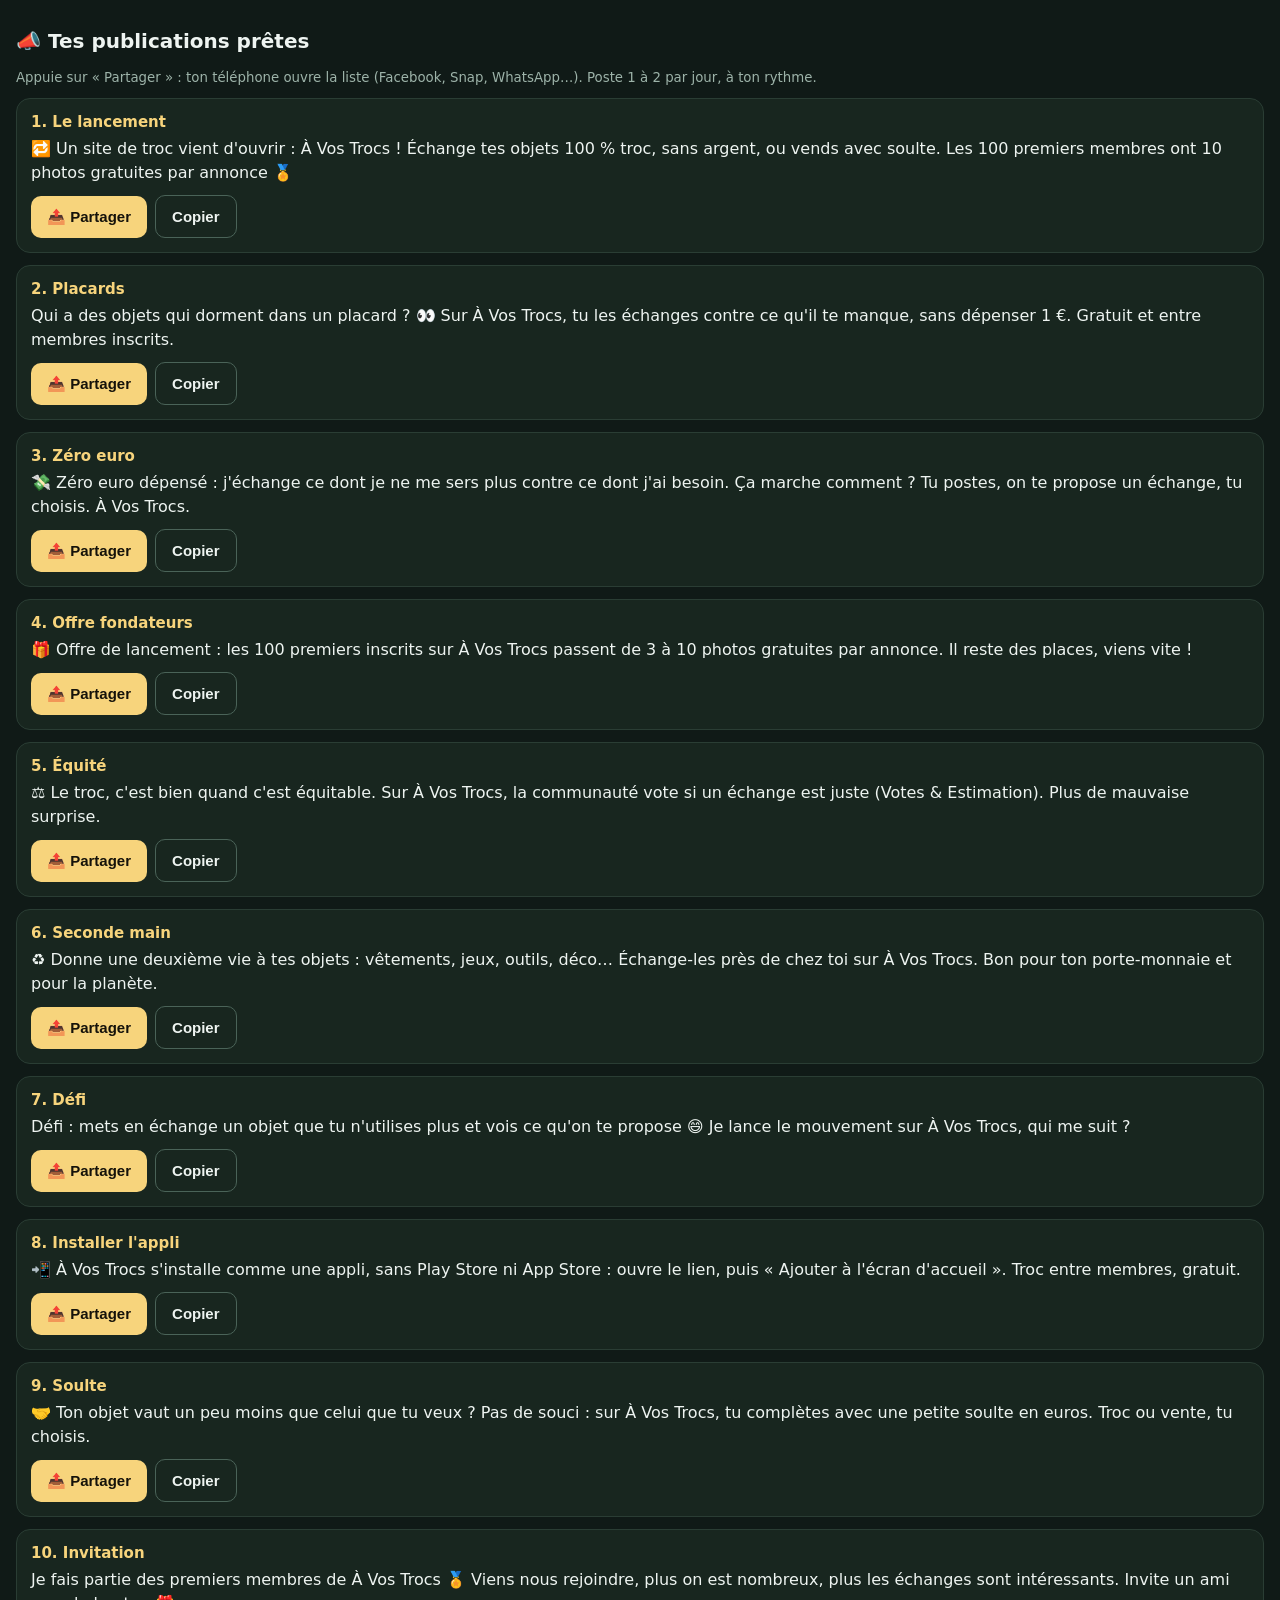
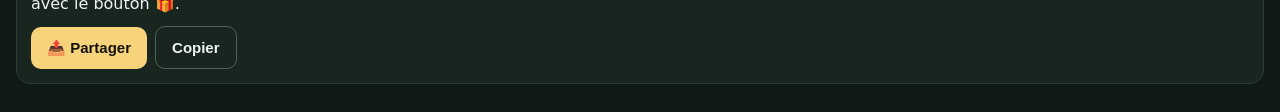
==== partager.html @ 80c421a3 "Page de publications prêtes à partager Co-Authored-By: Claude Sonnet 5.5 <noreply@anthropic.com> Cla" ====
<!doctype html><html lang="fr"><head><meta charset="utf-8"><meta name="viewport" content="width=device-width,initial-scale=1"><meta name="robots" content="noindex"><title>Publications À Vos Trocs</title>
<style>body{margin:0;font-family:system-ui,sans-serif;background:#101a17;color:#eef4f1;padding:16px}h1{font-size:20px}article{background:#18261f;border:1px solid #2a3d34;border-radius:14px;padding:14px;margin:12px 0}article:target{border-color:#f7d47c;box-shadow:0 0 0 2px #f7d47c55}h2{font-size:15px;color:#f7d47c;margin:0 0 6px}p{line-height:1.5;margin:0 0 10px}button{background:#f7d47c;color:#15120a;border:0;border-radius:10px;padding:12px 16px;font-weight:700;font-size:15px;margin-right:8px}button.o{background:transparent;color:#eef4f1;border:1px solid #4a6358}small{color:#9db3a9}</style></head><body>
<h1>📣 Tes publications prêtes</h1><small>Appuie sur « Partager » : ton téléphone ouvre la liste (Facebook, Snap, WhatsApp…). Poste 1 à 2 par jour, à ton rythme.</small>
<article id="p1"><h2>1. Le lancement</h2><p id="t1">🔁 Un site de troc vient d'ouvrir : À Vos Trocs ! Échange tes objets 100 % troc, sans argent, ou vends avec soulte. Les 100 premiers membres ont 10 photos gratuites par annonce 🏅</p><div><button onclick="sh(1)">📤 Partager</button><button class="o" onclick="cp(1)">Copier</button></div></article>
<article id="p2"><h2>2. Placards</h2><p id="t2">Qui a des objets qui dorment dans un placard ? 👀 Sur À Vos Trocs, tu les échanges contre ce qu'il te manque, sans dépenser 1 €. Gratuit et entre membres inscrits.</p><div><button onclick="sh(2)">📤 Partager</button><button class="o" onclick="cp(2)">Copier</button></div></article>
<article id="p3"><h2>3. Zéro euro</h2><p id="t3">💸 Zéro euro dépensé : j'échange ce dont je ne me sers plus contre ce dont j'ai besoin. Ça marche comment ? Tu postes, on te propose un échange, tu choisis. À Vos Trocs.</p><div><button onclick="sh(3)">📤 Partager</button><button class="o" onclick="cp(3)">Copier</button></div></article>
<article id="p4"><h2>4. Offre fondateurs</h2><p id="t4">🎁 Offre de lancement : les 100 premiers inscrits sur À Vos Trocs passent de 3 à 10 photos gratuites par annonce. Il reste des places, viens vite !</p><div><button onclick="sh(4)">📤 Partager</button><button class="o" onclick="cp(4)">Copier</button></div></article>
<article id="p5"><h2>5. Équité</h2><p id="t5">⚖️ Le troc, c'est bien quand c'est équitable. Sur À Vos Trocs, la communauté vote si un échange est juste (Votes & Estimation). Plus de mauvaise surprise.</p><div><button onclick="sh(5)">📤 Partager</button><button class="o" onclick="cp(5)">Copier</button></div></article>
<article id="p6"><h2>6. Seconde main</h2><p id="t6">♻️ Donne une deuxième vie à tes objets : vêtements, jeux, outils, déco… Échange-les près de chez toi sur À Vos Trocs. Bon pour ton porte-monnaie et pour la planète.</p><div><button onclick="sh(6)">📤 Partager</button><button class="o" onclick="cp(6)">Copier</button></div></article>
<article id="p7"><h2>7. Défi</h2><p id="t7">Défi : mets en échange un objet que tu n'utilises plus et vois ce qu'on te propose 😄 Je lance le mouvement sur À Vos Trocs, qui me suit ?</p><div><button onclick="sh(7)">📤 Partager</button><button class="o" onclick="cp(7)">Copier</button></div></article>
<article id="p8"><h2>8. Installer l'appli</h2><p id="t8">📲 À Vos Trocs s'installe comme une appli, sans Play Store ni App Store : ouvre le lien, puis « Ajouter à l'écran d'accueil ». Troc entre membres, gratuit.</p><div><button onclick="sh(8)">📤 Partager</button><button class="o" onclick="cp(8)">Copier</button></div></article>
<article id="p9"><h2>9. Soulte</h2><p id="t9">🤝 Ton objet vaut un peu moins que celui que tu veux ? Pas de souci : sur À Vos Trocs, tu complètes avec une petite soulte en euros. Troc ou vente, tu choisis.</p><div><button onclick="sh(9)">📤 Partager</button><button class="o" onclick="cp(9)">Copier</button></div></article>
<article id="p10"><h2>10. Invitation</h2><p id="t10">Je fais partie des premiers membres de À Vos Trocs 🏅 Viens nous rejoindre, plus on est nombreux, plus les échanges sont intéressants. Invite un ami avec le bouton 🎁.</p><div><button onclick="sh(10)">📤 Partager</button><button class="o" onclick="cp(10)">Copier</button></div></article>
<script>
const U="https://a-vos-trocs.vercel.app/?ref=social",P=["🔁 Un site de troc vient d'ouvrir : À Vos Trocs ! Échange tes objets 100 % troc, sans argent, ou vends avec soulte. Les 100 premiers membres ont 10 photos gratuites par annonce 🏅", "Qui a des objets qui dorment dans un placard ? 👀 Sur À Vos Trocs, tu les échanges contre ce qu'il te manque, sans dépenser 1 €. Gratuit et entre membres inscrits.", "💸 Zéro euro dépensé : j'échange ce dont je ne me sers plus contre ce dont j'ai besoin. Ça marche comment ? Tu postes, on te propose un échange, tu choisis. À Vos Trocs.", "🎁 Offre de lancement : les 100 premiers inscrits sur À Vos Trocs passent de 3 à 10 photos gratuites par annonce. Il reste des places, viens vite !", "⚖️ Le troc, c'est bien quand c'est équitable. Sur À Vos Trocs, la communauté vote si un échange est juste (Votes & Estimation). Plus de mauvaise surprise.", "♻️ Donne une deuxième vie à tes objets : vêtements, jeux, outils, déco… Échange-les près de chez toi sur À Vos Trocs. Bon pour ton porte-monnaie et pour la planète.", "Défi : mets en échange un objet que tu n'utilises plus et vois ce qu'on te propose 😄 Je lance le mouvement sur À Vos Trocs, qui me suit ?", "📲 À Vos Trocs s'installe comme une appli, sans Play Store ni App Store : ouvre le lien, puis « Ajouter à l'écran d'accueil ». Troc entre membres, gratuit.", "🤝 Ton objet vaut un peu moins que celui que tu veux ? Pas de souci : sur À Vos Trocs, tu complètes avec une petite soulte en euros. Troc ou vente, tu choisis.", "Je fais partie des premiers membres de À Vos Trocs 🏅 Viens nous rejoindre, plus on est nombreux, plus les échanges sont intéressants. Invite un ami avec le bouton 🎁."];
function sh(i){const t=P[i-1];if(navigator.share)navigator.share({title:"À Vos Trocs",text:t,url:U}).catch(()=>{});else cp(i)}
function cp(i){const t=P[i-1]+" "+U;(navigator.clipboard?navigator.clipboard.writeText(t):Promise.reject()).then(()=>alert("Copié ! Colle-le dans ta publication.")).catch(()=>prompt("Copie ce texte :",t))}
</script></body></html>
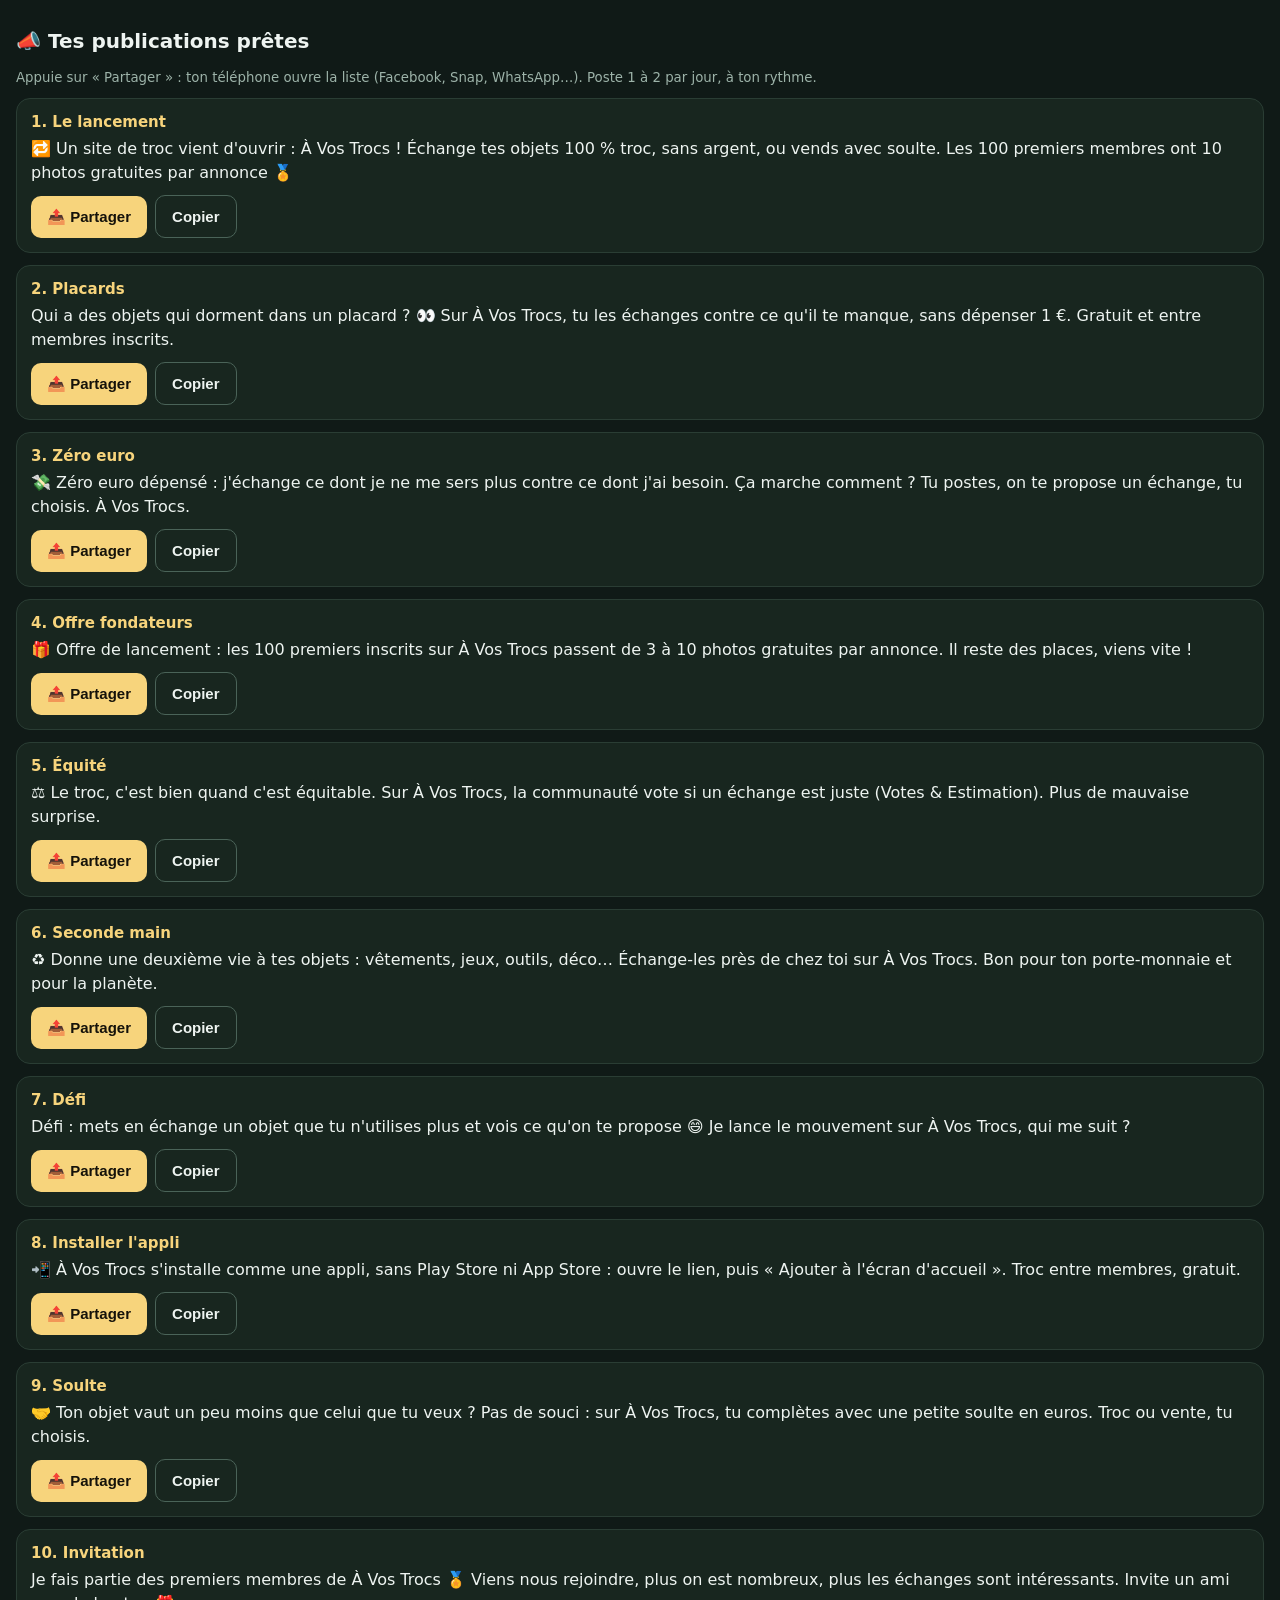
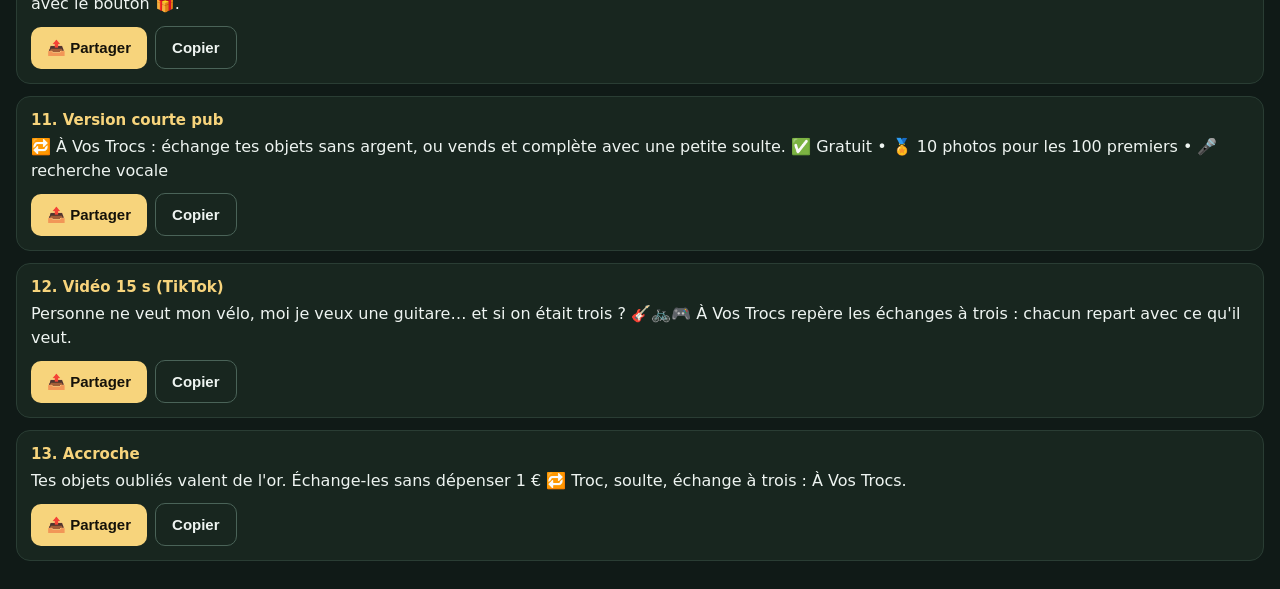
==== commit 966217a5: "Avis et notes entre membres, textes courts de pub dans la page de partage Co-Authored-By: Claude Son" ====
--- a/partager.html
+++ b/partager.html
@@ -11,8 +11,11 @@
 <article id="p8"><h2>8. Installer l'appli</h2><p id="t8">📲 À Vos Trocs s'installe comme une appli, sans Play Store ni App Store : ouvre le lien, puis « Ajouter à l'écran d'accueil ». Troc entre membres, gratuit.</p><div><button onclick="sh(8)">📤 Partager</button><button class="o" onclick="cp(8)">Copier</button></div></article>
 <article id="p9"><h2>9. Soulte</h2><p id="t9">🤝 Ton objet vaut un peu moins que celui que tu veux ? Pas de souci : sur À Vos Trocs, tu complètes avec une petite soulte en euros. Troc ou vente, tu choisis.</p><div><button onclick="sh(9)">📤 Partager</button><button class="o" onclick="cp(9)">Copier</button></div></article>
 <article id="p10"><h2>10. Invitation</h2><p id="t10">Je fais partie des premiers membres de À Vos Trocs 🏅 Viens nous rejoindre, plus on est nombreux, plus les échanges sont intéressants. Invite un ami avec le bouton 🎁.</p><div><button onclick="sh(10)">📤 Partager</button><button class="o" onclick="cp(10)">Copier</button></div></article>
+<article id="p11"><h2>11. Version courte pub</h2><p id="t11">🔁 À Vos Trocs : échange tes objets sans argent, ou vends et complète avec une petite soulte. ✅ Gratuit • 🏅 10 photos pour les 100 premiers • 🎤 recherche vocale</p><div><button onclick="sh(11)">📤 Partager</button><button class="o" onclick="cp(11)">Copier</button></div></article>
+<article id="p12"><h2>12. Vidéo 15 s (TikTok)</h2><p id="t12">Personne ne veut mon vélo, moi je veux une guitare… et si on était trois ? 🎸🚲🎮 À Vos Trocs repère les échanges à trois : chacun repart avec ce qu'il veut.</p><div><button onclick="sh(12)">📤 Partager</button><button class="o" onclick="cp(12)">Copier</button></div></article>
+<article id="p13"><h2>13. Accroche</h2><p id="t13">Tes objets oubliés valent de l'or. Échange-les sans dépenser 1 € 🔁 Troc, soulte, échange à trois : À Vos Trocs.</p><div><button onclick="sh(13)">📤 Partager</button><button class="o" onclick="cp(13)">Copier</button></div></article>
 <script>
-const U="https://a-vos-trocs.vercel.app/?ref=social",P=["🔁 Un site de troc vient d'ouvrir : À Vos Trocs ! Échange tes objets 100 % troc, sans argent, ou vends avec soulte. Les 100 premiers membres ont 10 photos gratuites par annonce 🏅", "Qui a des objets qui dorment dans un placard ? 👀 Sur À Vos Trocs, tu les échanges contre ce qu'il te manque, sans dépenser 1 €. Gratuit et entre membres inscrits.", "💸 Zéro euro dépensé : j'échange ce dont je ne me sers plus contre ce dont j'ai besoin. Ça marche comment ? Tu postes, on te propose un échange, tu choisis. À Vos Trocs.", "🎁 Offre de lancement : les 100 premiers inscrits sur À Vos Trocs passent de 3 à 10 photos gratuites par annonce. Il reste des places, viens vite !", "⚖️ Le troc, c'est bien quand c'est équitable. Sur À Vos Trocs, la communauté vote si un échange est juste (Votes & Estimation). Plus de mauvaise surprise.", "♻️ Donne une deuxième vie à tes objets : vêtements, jeux, outils, déco… Échange-les près de chez toi sur À Vos Trocs. Bon pour ton porte-monnaie et pour la planète.", "Défi : mets en échange un objet que tu n'utilises plus et vois ce qu'on te propose 😄 Je lance le mouvement sur À Vos Trocs, qui me suit ?", "📲 À Vos Trocs s'installe comme une appli, sans Play Store ni App Store : ouvre le lien, puis « Ajouter à l'écran d'accueil ». Troc entre membres, gratuit.", "🤝 Ton objet vaut un peu moins que celui que tu veux ? Pas de souci : sur À Vos Trocs, tu complètes avec une petite soulte en euros. Troc ou vente, tu choisis.", "Je fais partie des premiers membres de À Vos Trocs 🏅 Viens nous rejoindre, plus on est nombreux, plus les échanges sont intéressants. Invite un ami avec le bouton 🎁."];
+const U="https://a-vos-trocs.vercel.app/?ref=social",P=["🔁 Un site de troc vient d'ouvrir : À Vos Trocs ! Échange tes objets 100 % troc, sans argent, ou vends avec soulte. Les 100 premiers membres ont 10 photos gratuites par annonce 🏅", "Qui a des objets qui dorment dans un placard ? 👀 Sur À Vos Trocs, tu les échanges contre ce qu'il te manque, sans dépenser 1 €. Gratuit et entre membres inscrits.", "💸 Zéro euro dépensé : j'échange ce dont je ne me sers plus contre ce dont j'ai besoin. Ça marche comment ? Tu postes, on te propose un échange, tu choisis. À Vos Trocs.", "🎁 Offre de lancement : les 100 premiers inscrits sur À Vos Trocs passent de 3 à 10 photos gratuites par annonce. Il reste des places, viens vite !", "⚖️ Le troc, c'est bien quand c'est équitable. Sur À Vos Trocs, la communauté vote si un échange est juste (Votes & Estimation). Plus de mauvaise surprise.", "♻️ Donne une deuxième vie à tes objets : vêtements, jeux, outils, déco… Échange-les près de chez toi sur À Vos Trocs. Bon pour ton porte-monnaie et pour la planète.", "Défi : mets en échange un objet que tu n'utilises plus et vois ce qu'on te propose 😄 Je lance le mouvement sur À Vos Trocs, qui me suit ?", "📲 À Vos Trocs s'installe comme une appli, sans Play Store ni App Store : ouvre le lien, puis « Ajouter à l'écran d'accueil ». Troc entre membres, gratuit.", "🤝 Ton objet vaut un peu moins que celui que tu veux ? Pas de souci : sur À Vos Trocs, tu complètes avec une petite soulte en euros. Troc ou vente, tu choisis.", "Je fais partie des premiers membres de À Vos Trocs 🏅 Viens nous rejoindre, plus on est nombreux, plus les échanges sont intéressants. Invite un ami avec le bouton 🎁.", "🔁 À Vos Trocs : échange tes objets sans argent, ou vends et complète avec une petite soulte. ✅ Gratuit • 🏅 10 photos pour les 100 premiers • 🎤 recherche vocale", "Personne ne veut mon vélo, moi je veux une guitare… et si on était trois ? 🎸🚲🎮 À Vos Trocs repère les échanges à trois : chacun repart avec ce qu'il veut.", "Tes objets oubliés valent de l'or. Échange-les sans dépenser 1 € 🔁 Troc, soulte, échange à trois : À Vos Trocs."];
 function sh(i){const t=P[i-1];if(navigator.share)navigator.share({title:"À Vos Trocs",text:t,url:U}).catch(()=>{});else cp(i)}
 function cp(i){const t=P[i-1]+" "+U;(navigator.clipboard?navigator.clipboard.writeText(t):Promise.reject()).then(()=>alert("Copié ! Colle-le dans ta publication.")).catch(()=>prompt("Copie ce texte :",t))}
 </script></body></html>
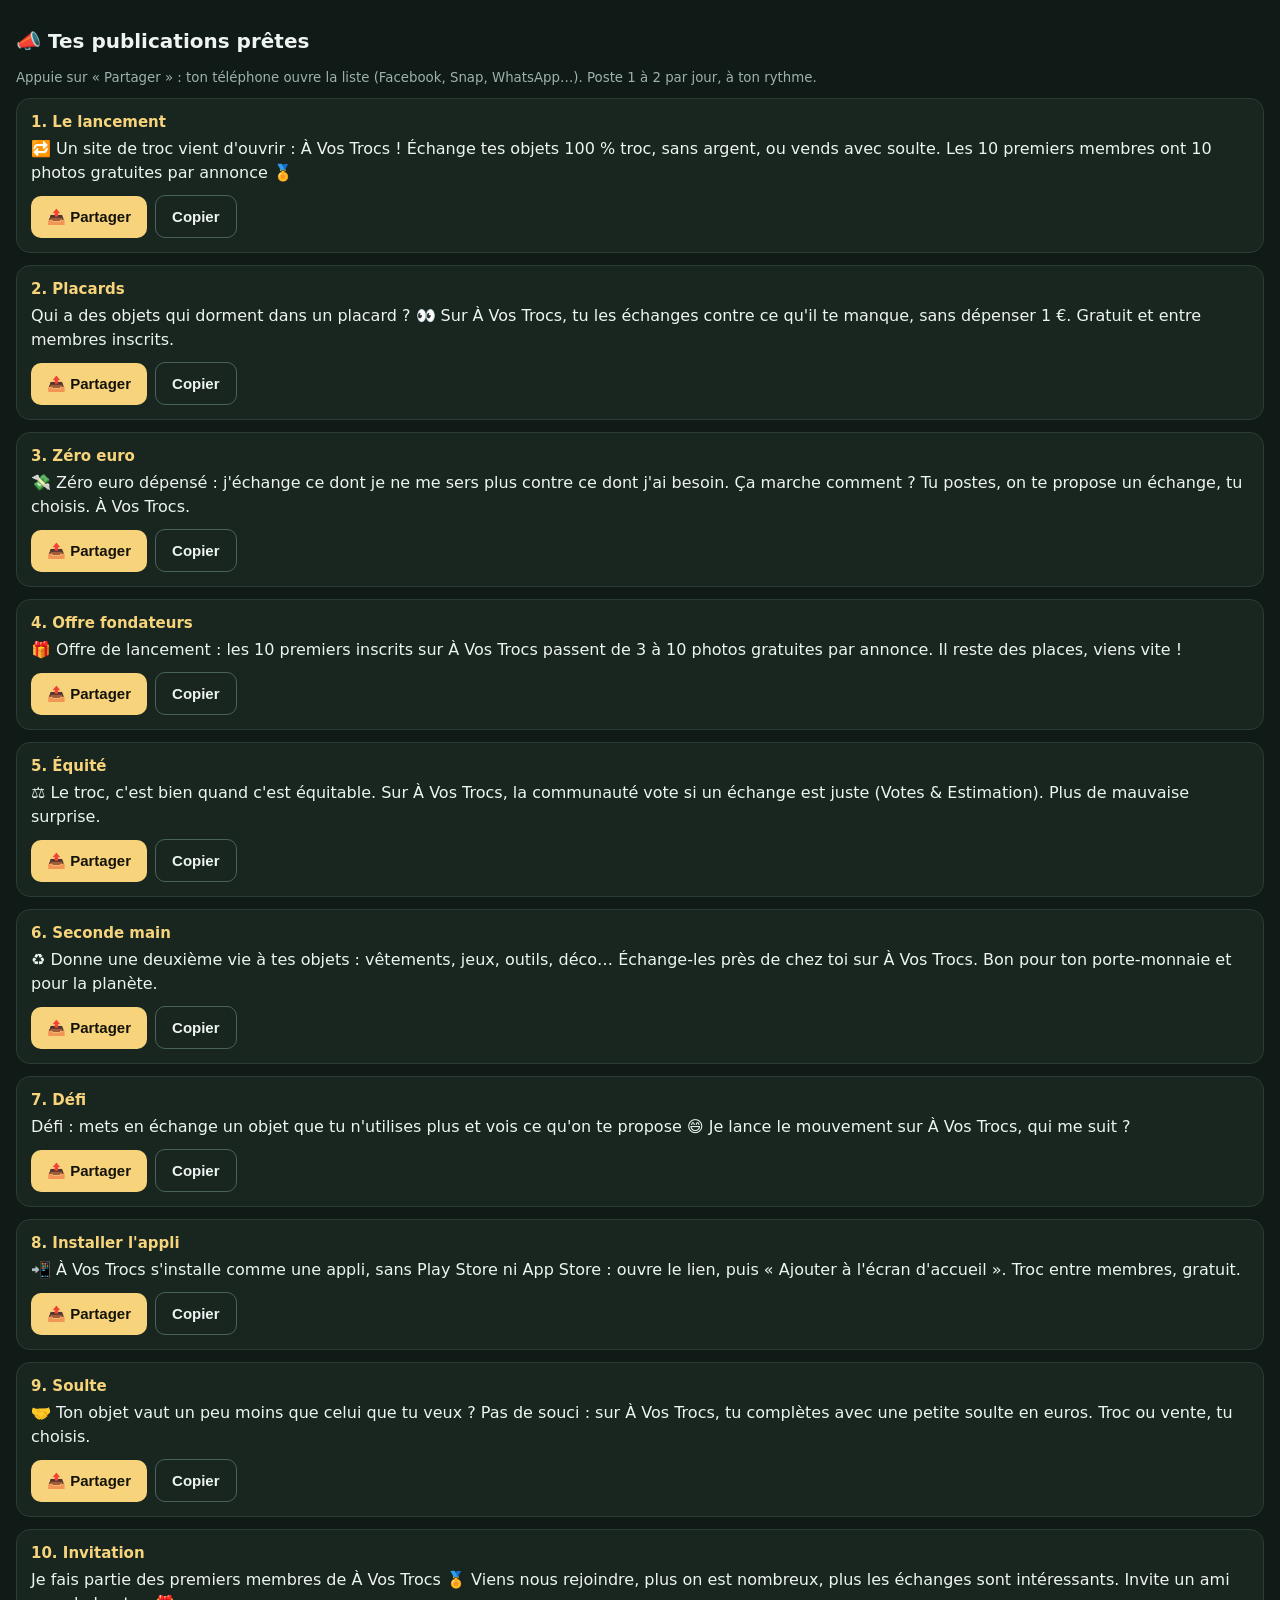
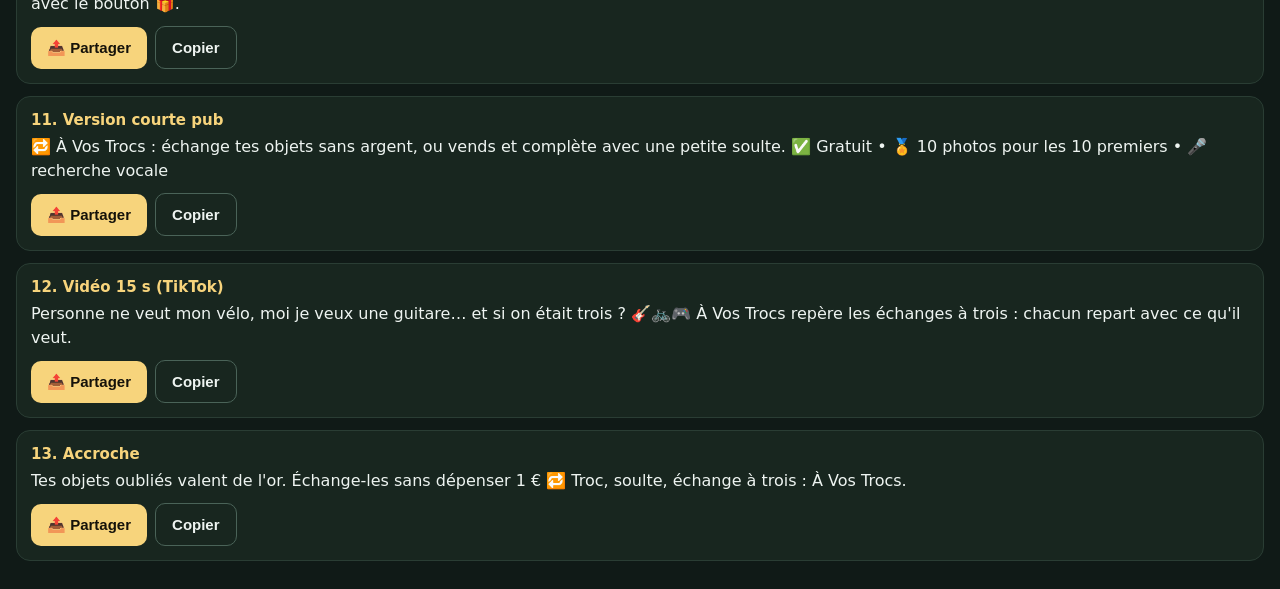
==== commit a5f447fa: "Fondateurs limités à 10, codes VIP famille, frais offerts par parrainage Co-Authored-By: Claude Sonn" ====
--- a/partager.html
+++ b/partager.html
@@ -1,21 +1,21 @@
 <!doctype html><html lang="fr"><head><meta charset="utf-8"><meta name="viewport" content="width=device-width,initial-scale=1"><meta name="robots" content="noindex"><title>Publications À Vos Trocs</title>
 <style>body{margin:0;font-family:system-ui,sans-serif;background:#101a17;color:#eef4f1;padding:16px}h1{font-size:20px}article{background:#18261f;border:1px solid #2a3d34;border-radius:14px;padding:14px;margin:12px 0}article:target{border-color:#f7d47c;box-shadow:0 0 0 2px #f7d47c55}h2{font-size:15px;color:#f7d47c;margin:0 0 6px}p{line-height:1.5;margin:0 0 10px}button{background:#f7d47c;color:#15120a;border:0;border-radius:10px;padding:12px 16px;font-weight:700;font-size:15px;margin-right:8px}button.o{background:transparent;color:#eef4f1;border:1px solid #4a6358}small{color:#9db3a9}</style></head><body>
 <h1>📣 Tes publications prêtes</h1><small>Appuie sur « Partager » : ton téléphone ouvre la liste (Facebook, Snap, WhatsApp…). Poste 1 à 2 par jour, à ton rythme.</small>
-<article id="p1"><h2>1. Le lancement</h2><p id="t1">🔁 Un site de troc vient d'ouvrir : À Vos Trocs ! Échange tes objets 100 % troc, sans argent, ou vends avec soulte. Les 100 premiers membres ont 10 photos gratuites par annonce 🏅</p><div><button onclick="sh(1)">📤 Partager</button><button class="o" onclick="cp(1)">Copier</button></div></article>
+<article id="p1"><h2>1. Le lancement</h2><p id="t1">🔁 Un site de troc vient d'ouvrir : À Vos Trocs ! Échange tes objets 100 % troc, sans argent, ou vends avec soulte. Les 10 premiers membres ont 10 photos gratuites par annonce 🏅</p><div><button onclick="sh(1)">📤 Partager</button><button class="o" onclick="cp(1)">Copier</button></div></article>
 <article id="p2"><h2>2. Placards</h2><p id="t2">Qui a des objets qui dorment dans un placard ? 👀 Sur À Vos Trocs, tu les échanges contre ce qu'il te manque, sans dépenser 1 €. Gratuit et entre membres inscrits.</p><div><button onclick="sh(2)">📤 Partager</button><button class="o" onclick="cp(2)">Copier</button></div></article>
 <article id="p3"><h2>3. Zéro euro</h2><p id="t3">💸 Zéro euro dépensé : j'échange ce dont je ne me sers plus contre ce dont j'ai besoin. Ça marche comment ? Tu postes, on te propose un échange, tu choisis. À Vos Trocs.</p><div><button onclick="sh(3)">📤 Partager</button><button class="o" onclick="cp(3)">Copier</button></div></article>
-<article id="p4"><h2>4. Offre fondateurs</h2><p id="t4">🎁 Offre de lancement : les 100 premiers inscrits sur À Vos Trocs passent de 3 à 10 photos gratuites par annonce. Il reste des places, viens vite !</p><div><button onclick="sh(4)">📤 Partager</button><button class="o" onclick="cp(4)">Copier</button></div></article>
+<article id="p4"><h2>4. Offre fondateurs</h2><p id="t4">🎁 Offre de lancement : les 10 premiers inscrits sur À Vos Trocs passent de 3 à 10 photos gratuites par annonce. Il reste des places, viens vite !</p><div><button onclick="sh(4)">📤 Partager</button><button class="o" onclick="cp(4)">Copier</button></div></article>
 <article id="p5"><h2>5. Équité</h2><p id="t5">⚖️ Le troc, c'est bien quand c'est équitable. Sur À Vos Trocs, la communauté vote si un échange est juste (Votes & Estimation). Plus de mauvaise surprise.</p><div><button onclick="sh(5)">📤 Partager</button><button class="o" onclick="cp(5)">Copier</button></div></article>
 <article id="p6"><h2>6. Seconde main</h2><p id="t6">♻️ Donne une deuxième vie à tes objets : vêtements, jeux, outils, déco… Échange-les près de chez toi sur À Vos Trocs. Bon pour ton porte-monnaie et pour la planète.</p><div><button onclick="sh(6)">📤 Partager</button><button class="o" onclick="cp(6)">Copier</button></div></article>
 <article id="p7"><h2>7. Défi</h2><p id="t7">Défi : mets en échange un objet que tu n'utilises plus et vois ce qu'on te propose 😄 Je lance le mouvement sur À Vos Trocs, qui me suit ?</p><div><button onclick="sh(7)">📤 Partager</button><button class="o" onclick="cp(7)">Copier</button></div></article>
 <article id="p8"><h2>8. Installer l'appli</h2><p id="t8">📲 À Vos Trocs s'installe comme une appli, sans Play Store ni App Store : ouvre le lien, puis « Ajouter à l'écran d'accueil ». Troc entre membres, gratuit.</p><div><button onclick="sh(8)">📤 Partager</button><button class="o" onclick="cp(8)">Copier</button></div></article>
 <article id="p9"><h2>9. Soulte</h2><p id="t9">🤝 Ton objet vaut un peu moins que celui que tu veux ? Pas de souci : sur À Vos Trocs, tu complètes avec une petite soulte en euros. Troc ou vente, tu choisis.</p><div><button onclick="sh(9)">📤 Partager</button><button class="o" onclick="cp(9)">Copier</button></div></article>
 <article id="p10"><h2>10. Invitation</h2><p id="t10">Je fais partie des premiers membres de À Vos Trocs 🏅 Viens nous rejoindre, plus on est nombreux, plus les échanges sont intéressants. Invite un ami avec le bouton 🎁.</p><div><button onclick="sh(10)">📤 Partager</button><button class="o" onclick="cp(10)">Copier</button></div></article>
-<article id="p11"><h2>11. Version courte pub</h2><p id="t11">🔁 À Vos Trocs : échange tes objets sans argent, ou vends et complète avec une petite soulte. ✅ Gratuit • 🏅 10 photos pour les 100 premiers • 🎤 recherche vocale</p><div><button onclick="sh(11)">📤 Partager</button><button class="o" onclick="cp(11)">Copier</button></div></article>
+<article id="p11"><h2>11. Version courte pub</h2><p id="t11">🔁 À Vos Trocs : échange tes objets sans argent, ou vends et complète avec une petite soulte. ✅ Gratuit • 🏅 10 photos pour les 10 premiers • 🎤 recherche vocale</p><div><button onclick="sh(11)">📤 Partager</button><button class="o" onclick="cp(11)">Copier</button></div></article>
 <article id="p12"><h2>12. Vidéo 15 s (TikTok)</h2><p id="t12">Personne ne veut mon vélo, moi je veux une guitare… et si on était trois ? 🎸🚲🎮 À Vos Trocs repère les échanges à trois : chacun repart avec ce qu'il veut.</p><div><button onclick="sh(12)">📤 Partager</button><button class="o" onclick="cp(12)">Copier</button></div></article>
 <article id="p13"><h2>13. Accroche</h2><p id="t13">Tes objets oubliés valent de l'or. Échange-les sans dépenser 1 € 🔁 Troc, soulte, échange à trois : À Vos Trocs.</p><div><button onclick="sh(13)">📤 Partager</button><button class="o" onclick="cp(13)">Copier</button></div></article>
 <script>
-const U="https://a-vos-trocs.vercel.app/?ref=social",P=["🔁 Un site de troc vient d'ouvrir : À Vos Trocs ! Échange tes objets 100 % troc, sans argent, ou vends avec soulte. Les 100 premiers membres ont 10 photos gratuites par annonce 🏅", "Qui a des objets qui dorment dans un placard ? 👀 Sur À Vos Trocs, tu les échanges contre ce qu'il te manque, sans dépenser 1 €. Gratuit et entre membres inscrits.", "💸 Zéro euro dépensé : j'échange ce dont je ne me sers plus contre ce dont j'ai besoin. Ça marche comment ? Tu postes, on te propose un échange, tu choisis. À Vos Trocs.", "🎁 Offre de lancement : les 100 premiers inscrits sur À Vos Trocs passent de 3 à 10 photos gratuites par annonce. Il reste des places, viens vite !", "⚖️ Le troc, c'est bien quand c'est équitable. Sur À Vos Trocs, la communauté vote si un échange est juste (Votes & Estimation). Plus de mauvaise surprise.", "♻️ Donne une deuxième vie à tes objets : vêtements, jeux, outils, déco… Échange-les près de chez toi sur À Vos Trocs. Bon pour ton porte-monnaie et pour la planète.", "Défi : mets en échange un objet que tu n'utilises plus et vois ce qu'on te propose 😄 Je lance le mouvement sur À Vos Trocs, qui me suit ?", "📲 À Vos Trocs s'installe comme une appli, sans Play Store ni App Store : ouvre le lien, puis « Ajouter à l'écran d'accueil ». Troc entre membres, gratuit.", "🤝 Ton objet vaut un peu moins que celui que tu veux ? Pas de souci : sur À Vos Trocs, tu complètes avec une petite soulte en euros. Troc ou vente, tu choisis.", "Je fais partie des premiers membres de À Vos Trocs 🏅 Viens nous rejoindre, plus on est nombreux, plus les échanges sont intéressants. Invite un ami avec le bouton 🎁.", "🔁 À Vos Trocs : échange tes objets sans argent, ou vends et complète avec une petite soulte. ✅ Gratuit • 🏅 10 photos pour les 100 premiers • 🎤 recherche vocale", "Personne ne veut mon vélo, moi je veux une guitare… et si on était trois ? 🎸🚲🎮 À Vos Trocs repère les échanges à trois : chacun repart avec ce qu'il veut.", "Tes objets oubliés valent de l'or. Échange-les sans dépenser 1 € 🔁 Troc, soulte, échange à trois : À Vos Trocs."];
+const U="https://a-vos-trocs.vercel.app/?ref=social",P=["🔁 Un site de troc vient d'ouvrir : À Vos Trocs ! Échange tes objets 100 % troc, sans argent, ou vends avec soulte. Les 10 premiers membres ont 10 photos gratuites par annonce 🏅", "Qui a des objets qui dorment dans un placard ? 👀 Sur À Vos Trocs, tu les échanges contre ce qu'il te manque, sans dépenser 1 €. Gratuit et entre membres inscrits.", "💸 Zéro euro dépensé : j'échange ce dont je ne me sers plus contre ce dont j'ai besoin. Ça marche comment ? Tu postes, on te propose un échange, tu choisis. À Vos Trocs.", "🎁 Offre de lancement : les 10 premiers inscrits sur À Vos Trocs passent de 3 à 10 photos gratuites par annonce. Il reste des places, viens vite !", "⚖️ Le troc, c'est bien quand c'est équitable. Sur À Vos Trocs, la communauté vote si un échange est juste (Votes & Estimation). Plus de mauvaise surprise.", "♻️ Donne une deuxième vie à tes objets : vêtements, jeux, outils, déco… Échange-les près de chez toi sur À Vos Trocs. Bon pour ton porte-monnaie et pour la planète.", "Défi : mets en échange un objet que tu n'utilises plus et vois ce qu'on te propose 😄 Je lance le mouvement sur À Vos Trocs, qui me suit ?", "📲 À Vos Trocs s'installe comme une appli, sans Play Store ni App Store : ouvre le lien, puis « Ajouter à l'écran d'accueil ». Troc entre membres, gratuit.", "🤝 Ton objet vaut un peu moins que celui que tu veux ? Pas de souci : sur À Vos Trocs, tu complètes avec une petite soulte en euros. Troc ou vente, tu choisis.", "Je fais partie des premiers membres de À Vos Trocs 🏅 Viens nous rejoindre, plus on est nombreux, plus les échanges sont intéressants. Invite un ami avec le bouton 🎁.", "🔁 À Vos Trocs : échange tes objets sans argent, ou vends et complète avec une petite soulte. ✅ Gratuit • 🏅 10 photos pour les 10 premiers • 🎤 recherche vocale", "Personne ne veut mon vélo, moi je veux une guitare… et si on était trois ? 🎸🚲🎮 À Vos Trocs repère les échanges à trois : chacun repart avec ce qu'il veut.", "Tes objets oubliés valent de l'or. Échange-les sans dépenser 1 € 🔁 Troc, soulte, échange à trois : À Vos Trocs."];
 function sh(i){const t=P[i-1];if(navigator.share)navigator.share({title:"À Vos Trocs",text:t,url:U}).catch(()=>{});else cp(i)}
 function cp(i){const t=P[i-1]+" "+U;(navigator.clipboard?navigator.clipboard.writeText(t):Promise.reject()).then(()=>alert("Copié ! Colle-le dans ta publication.")).catch(()=>prompt("Copie ce texte :",t))}
 </script></body></html>
